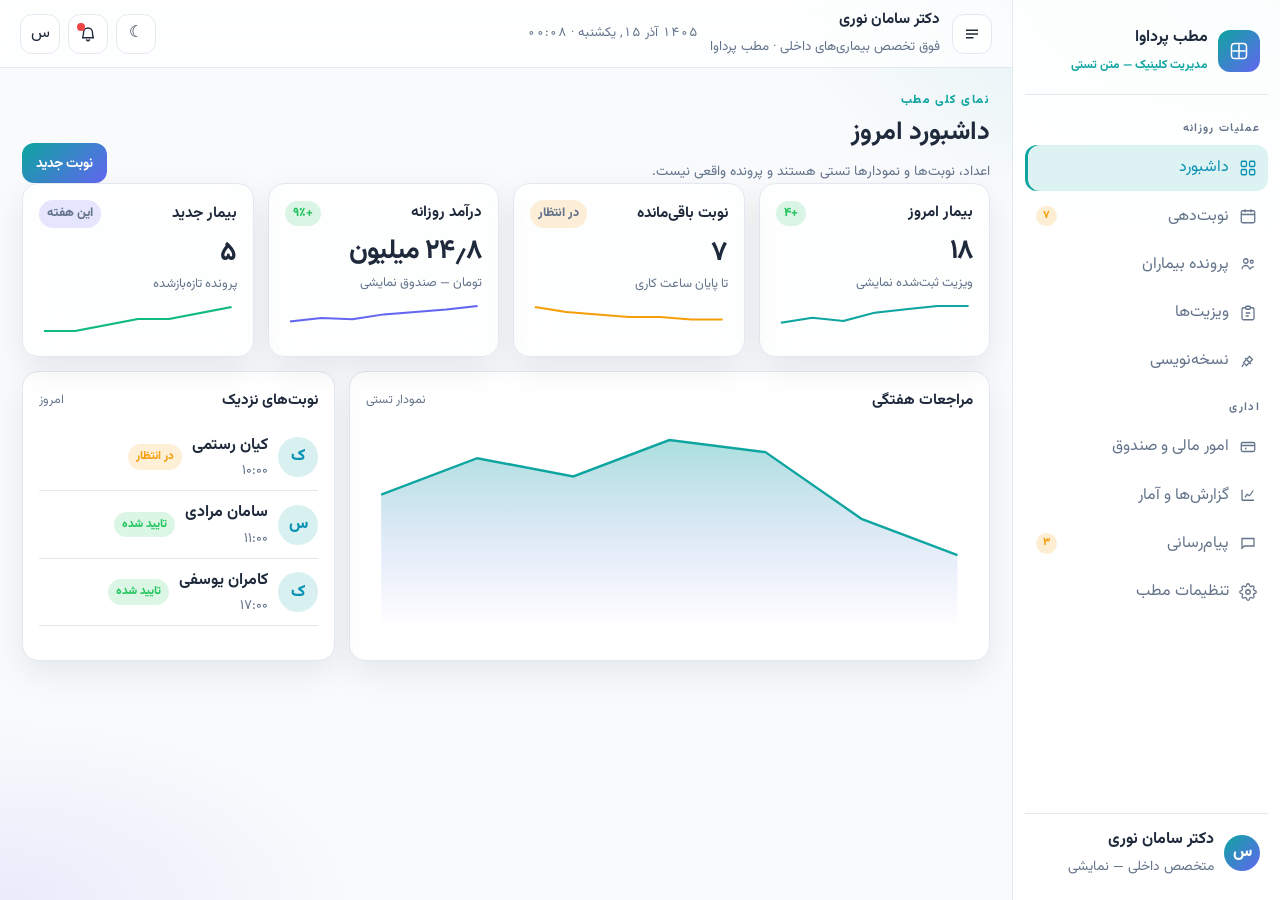
==== pardava-clinic/index.html @ 4d886b9a "Add single-page medical clinic admin template RTL clinic panel for appointments, patient files, visi" ====
<!DOCTYPE html>
<html lang="fa" dir="rtl" data-pardava-theme="light">
<head>
  <meta charset="UTF-8">
  <meta name="viewport" content="width=device-width, initial-scale=1.0">
  <title>پرداوا | پنل مدیریت مطب</title>
  <meta name="description" content="متن تستی: پنل تک‌صفحه مدیریت مطب پرداوا برای نوبت، پرونده، نسخه و صندوق. داده واقعی نیست.">
  <link rel="preconnect" href="https://fonts.googleapis.com">
  <link rel="preconnect" href="https://fonts.gstatic.com" crossorigin>
  <link href="https://fonts.googleapis.com/css2?family=Vazirmatn:wght@400;500;600;700;800&display=swap" rel="stylesheet">
  <link rel="stylesheet" href="assets/style.css">
</head>
<body>
  <a class="pardava-skip" href="#pardava-main">رفتن به محتوا</a>
  <div class="pardava-app" id="pardava-app">
    <aside class="pardava-sidebar" id="pardava-sidebar">
      <a class="pardava-brand" href="#pardava-view-dashboard" data-pardava-view="dashboard">
        <span class="pardava-brand__mark" aria-hidden="true">
          <svg width="20" height="20" viewBox="0 0 24 24" fill="none" stroke="currentColor" stroke-width="1.8"><path d="M12 4v16M4 12h16"/><rect x="3" y="3" width="18" height="18" rx="4"/></svg>
        </span>
        <span><b>مطب پرداوا</b><small>مدیریت کلینیک — متن تستی</small></span>
      </a>
      <nav class="pardava-nav" id="pardava-nav" aria-label="منوی مطب">
        <p class="pardava-nav__group">عملیات روزانه</p>
        <button class="pardava-nav__btn is-active" type="button" data-pardava-view="dashboard">
          <svg viewBox="0 0 24 24" fill="none" stroke="currentColor" stroke-width="1.7"><rect x="3" y="3" width="7" height="7" rx="1.5"/><rect x="14" y="3" width="7" height="7" rx="1.5"/><rect x="3" y="14" width="7" height="7" rx="1.5"/><rect x="14" y="14" width="7" height="7" rx="1.5"/></svg>
          <span class="pardava-nav__label">داشبورد</span>
        </button>
        <button class="pardava-nav__btn" type="button" data-pardava-view="appointments">
          <svg viewBox="0 0 24 24" fill="none" stroke="currentColor" stroke-width="1.7"><rect x="3" y="5" width="18" height="16" rx="2"/><path d="M8 3v4M16 3v4M3 10h18"/></svg>
          <span class="pardava-nav__label">نوبت‌دهی</span>
          <span class="pardava-nav__badge">۷</span>
        </button>
        <button class="pardava-nav__btn" type="button" data-pardava-view="patients">
          <svg viewBox="0 0 24 24" fill="none" stroke="currentColor" stroke-width="1.7"><circle cx="9" cy="8" r="3"/><path d="M4 19a5 5 0 0110 0"/><circle cx="17" cy="9" r="2"/><path d="M15 19a4 4 0 015-3"/></svg>
          <span class="pardava-nav__label">پرونده بیماران</span>
        </button>
        <button class="pardava-nav__btn" type="button" data-pardava-view="visits">
          <svg viewBox="0 0 24 24" fill="none" stroke="currentColor" stroke-width="1.7"><path d="M9 5H6a2 2 0 00-2 2v12a2 2 0 002 2h12a2 2 0 002-2V7a2 2 0 00-2-2h-3"/><rect x="9" y="3" width="6" height="4" rx="1"/><path d="M9 12h6M9 16h4"/></svg>
          <span class="pardava-nav__label">ویزیت‌ها</span>
        </button>
        <button class="pardava-nav__btn" type="button" data-pardava-view="rx">
          <svg viewBox="0 0 24 24" fill="none" stroke="currentColor" stroke-width="1.7"><path d="M8 8l8 8M14 6l4 4-8 8-4-4 8-8z"/><path d="M6 16l-2 4"/></svg>
          <span class="pardava-nav__label">نسخه‌نویسی</span>
        </button>
        <p class="pardava-nav__group">اداری</p>
        <button class="pardava-nav__btn" type="button" data-pardava-view="finance">
          <svg viewBox="0 0 24 24" fill="none" stroke="currentColor" stroke-width="1.7"><rect x="3" y="6" width="18" height="12" rx="2"/><path d="M3 10h18M8 14h2"/></svg>
          <span class="pardava-nav__label">امور مالی و صندوق</span>
        </button>
        <button class="pardava-nav__btn" type="button" data-pardava-view="reports">
          <svg viewBox="0 0 24 24" fill="none" stroke="currentColor" stroke-width="1.7"><path d="M4 19V5M4 19h16"/><path d="M8 15l3-4 3 2 5-7"/></svg>
          <span class="pardava-nav__label">گزارش‌ها و آمار</span>
        </button>
        <button class="pardava-nav__btn" type="button" data-pardava-view="messages">
          <svg viewBox="0 0 24 24" fill="none" stroke="currentColor" stroke-width="1.7"><path d="M4 6h16v10H7l-3 3V6z"/></svg>
          <span class="pardava-nav__label">پیام‌رسانی</span>
          <span class="pardava-nav__badge">۳</span>
        </button>
        <button class="pardava-nav__btn" type="button" data-pardava-view="settings">
          <svg viewBox="0 0 24 24" fill="none" stroke="currentColor" stroke-width="1.7"><circle cx="12" cy="12" r="3"/><path d="M19.4 15a1.7 1.7 0 00.3 1.8l.1.1a2 2 0 01-2.8 2.8l-.1-.1a1.7 1.7 0 00-1.8-.3 1.7 1.7 0 00-1 1.5V21a2 2 0 01-4 0v-.1a1.7 1.7 0 00-1-1.5 1.7 1.7 0 00-1.8.3l-.1.1a2 2 0 01-2.8-2.8l.1-.1a1.7 1.7 0 00.3-1.8 1.7 1.7 0 00-1.5-1H3a2 2 0 010-4h.1a1.7 1.7 0 001.5-1 1.7 1.7 0 00-.3-1.8l-.1-.1a2 2 0 012.8-2.8l.1.1a1.7 1.7 0 001.8.3H9a1.7 1.7 0 001-1.5V3a2 2 0 014 0v.1a1.7 1.7 0 001 1.5 1.7 1.7 0 001.8-.3l.1.1a2 2 0 012.8 2.8l-.1.1a1.7 1.7 0 00-.3 1.8V9c.3.6.9 1 1.5 1H21a2 2 0 010 4h-.1a1.7 1.7 0 00-1.5 1z"/></svg>
          <span class="pardava-nav__label">تنظیمات مطب</span>
        </button>
      </nav>
      <div class="pardava-sidefoot">
        <span class="pardava-avatar">س</span>
        <span>
          <b>دکتر سامان نوری</b><br>
          <small class="pardava-note">متخصص داخلی — نمایشی</small>
        </span>
      </div>
    </aside>

    <div class="pardava-shell">
      <header class="pardava-top">
        <button class="pardava-iconbtn" id="pardava-burger" type="button" aria-label="منو">
          <svg width="18" height="18" viewBox="0 0 24 24" fill="none" stroke="currentColor" stroke-width="1.8"><path d="M4 7h16M4 12h16M4 17h10"/></svg>
        </button>
        <div class="pardava-top__doc">
          <b>دکتر سامان نوری</b>
          <small>فوق تخصص بیماری‌های داخلی · مطب پرداوا</small>
        </div>
        <div class="pardava-clock" id="pardava-clock">—</div>
        <div class="pardava-top__tools">
          <button class="pardava-iconbtn" id="pardava-theme" type="button" aria-label="دارک‌مود">☾</button>
          <div class="pardava-dropwrap">
            <button class="pardava-iconbtn" id="pardava-bell" type="button" aria-label="اعلان‌ها">
              <svg width="18" height="18" viewBox="0 0 24 24" fill="none" stroke="currentColor" stroke-width="1.8"><path d="M12 4a6 6 0 016 6c0 7 2 7 2 7H4s2 0 2-7a6 6 0 016-6z"/><path d="M10 19a2 2 0 004 0"/></svg>
              <span class="pardava-dot"></span>
            </button>
            <div class="pardava-drop" id="pardava-bell-drop">
              <p class="pardava-note">اعلان‌های آزمایشی منشی</p>
              <p>نوبت ۱۰:۳۰ کیان رستمی در انتظار تایید است.</p>
              <p>بدهی بیمه تامین نمایشی ثبت شد.</p>
              <p>یادآوری آزمایش تیروئید برای آرمان نوری.</p>
            </div>
          </div>
          <div class="pardava-dropwrap">
            <button class="pardava-iconbtn" id="pardava-user" type="button" aria-label="پروفایل">س</button>
            <div class="pardava-drop" id="pardava-user-drop">
              <button type="button" data-pardava-view="settings">تنظیمات</button>
              <button type="button" id="pardava-logout">خروج نمایشی</button>
            </div>
          </div>
        </div>
      </header>

      <main class="pardava-main" id="pardava-main">
        <section class="pardava-view is-on" id="pardava-view-dashboard" data-pardava-title="داشبورد">
          <div class="pardava-pagehead">
            <div>
              <p class="pardava-kicker">نمای کلی مطب</p>
              <h1 class="pardava-title">داشبورد امروز</h1>
              <p class="pardava-note">اعداد، نوبت‌ها و نمودارها تستی هستند و پرونده واقعی نیست.</p>
            </div>
            <button class="pardava-btn pardava-btn--primary" type="button" data-pardava-view="appointments">نوبت جدید</button>
          </div>
          <div class="pardava-grid">
            <article class="pardava-card pardava-card--glass pardava-kpi pardava-span-3">
              <div class="pardava-card__head"><h3>بیمار امروز</h3><span class="pardava-delta is-up">+۴</span></div>
              <b>۱۸</b><p>ویزیت ثبت‌شده نمایشی</p>
              <svg class="pardava-spark" id="pardava-sp1" viewBox="0 0 120 36" preserveAspectRatio="none"></svg>
            </article>
            <article class="pardava-card pardava-card--glass pardava-kpi pardava-span-3">
              <div class="pardava-card__head"><h3>نوبت باقی‌مانده</h3><span class="pardava-badge pardava-badge--wait">در انتظار</span></div>
              <b>۷</b><p>تا پایان ساعت کاری</p>
              <svg class="pardava-spark" id="pardava-sp2" viewBox="0 0 120 36" preserveAspectRatio="none"></svg>
            </article>
            <article class="pardava-card pardava-card--glass pardava-kpi pardava-span-3">
              <div class="pardava-card__head"><h3>درآمد روزانه</h3><span class="pardava-delta is-up">+۹٪</span></div>
              <b>۲۴٫۸ میلیون</b><p>تومان — صندوق نمایشی</p>
              <svg class="pardava-spark" id="pardava-sp3" viewBox="0 0 120 36" preserveAspectRatio="none"></svg>
            </article>
            <article class="pardava-card pardava-card--glass pardava-kpi pardava-span-3">
              <div class="pardava-card__head"><h3>بیمار جدید</h3><span class="pardava-badge pardava-badge--info">این هفته</span></div>
              <b>۵</b><p>پرونده تازه‌بازشده</p>
              <svg class="pardava-spark" id="pardava-sp4" viewBox="0 0 120 36" preserveAspectRatio="none"></svg>
            </article>
            <article class="pardava-card pardava-span-8">
              <div class="pardava-card__head"><h3>مراجعات هفتگی</h3><span>نمودار تستی</span></div>
              <svg class="pardava-chart" id="pardava-week" viewBox="0 0 640 220" preserveAspectRatio="none"></svg>
            </article>
            <article class="pardava-card pardava-span-4">
              <div class="pardava-card__head"><h3>نوبت‌های نزدیک</h3><span>امروز</span></div>
              <div id="pardava-soon"></div>
            </article>
          </div>
        </section>

        <section class="pardava-view" id="pardava-view-appointments" data-pardava-title="نوبت‌دهی">
          <div class="pardava-pagehead">
            <div>
              <p class="pardava-kicker">تقویم مطب</p>
              <h1 class="pardava-title">نوبت‌دهی</h1>
              <p class="pardava-note">تقویم شمسی نمایشی. کارت نوبت را بکشید و روی روز یا ساعت رها کنید.</p>
            </div>
            <div class="pardava-cal-tools">
              <div class="pardava-cal-tools" id="pardava-cal-mode" role="group">
                <button class="pardava-btn pardava-btn--ghost is-on" type="button" data-pardava-cal="month">ماهانه</button>
                <button class="pardava-btn pardava-btn--ghost" type="button" data-pardava-cal="week">هفتگی</button>
                <button class="pardava-btn pardava-btn--ghost" type="button" data-pardava-cal="day">روزانه</button>
              </div>
              <button class="pardava-btn pardava-btn--primary" type="button" id="pardava-book">رزرو آنلاین بیمار</button>
            </div>
          </div>
          <div class="pardava-grid" style="margin-top:14px">
            <article class="pardava-card pardava-span-12">
              <div class="pardava-card__head">
                <h3 id="pardava-cal-title">مرداد ۱۴۰۵</h3>
                <span>کشیدن و رها کردن فعال است</span>
              </div>
              <div id="pardava-cal-mount"></div>
            </article>
          </div>
        </section>

        <section class="pardava-view" id="pardava-view-patients" data-pardava-title="پرونده بیماران">
          <div class="pardava-pagehead">
            <div>
              <p class="pardava-kicker">پرونده الکترونیک</p>
              <h1 class="pardava-title">بیماران</h1>
              <p class="pardava-note">جستجو و پرونده‌ها ساختگی‌اند. تصویر چهره بیمار در این قالب نیست.</p>
            </div>
            <input id="pardava-patient-q" placeholder="جستجوی نام یا کد ملی نمایشی" style="max-width:280px;height:40px;padding:0 12px;border:1px solid var(--pardava-line);border-radius:12px;background:var(--pardava-surface)">
          </div>
          <div class="pardava-grid" style="margin-top:14px">
            <article class="pardava-card pardava-span-5">
              <div class="pardava-card__head"><h3>فهرست</h3><span id="pardava-patient-count"></span></div>
              <div id="pardava-patient-list"></div>
              <div class="pardava-pager" id="pardava-patient-pager"></div>
            </article>
            <article class="pardava-card pardava-span-7" id="pardava-patient-detail"></article>
          </div>
        </section>

        <section class="pardava-view" id="pardava-view-visits" data-pardava-title="ویزیت">
          <div class="pardava-pagehead">
            <div>
              <p class="pardava-kicker">ثبت ویزیت</p>
              <h1 class="pardava-title">ویزیت جاری</h1>
              <p class="pardava-note">فرم علائم، معاینه و تشخیص — ذخیره واقعی انجام نمی‌شود.</p>
            </div>
          </div>
          <form class="pardava-grid" id="pardava-visit-form" style="margin-top:14px">
            <article class="pardava-card pardava-span-8">
              <div class="pardava-form-2">
                <div class="pardava-field"><label>بیمار</label><select id="pardava-visit-patient"></select></div>
                <div class="pardava-field"><label>شکایت اصلی</label><input value="سردرد و خستگی"></div>
                <div class="pardava-field"><label>علائم</label><textarea>سردرد فشاری از دو روز پیش، بدون تهوع.</textarea></div>
                <div class="pardava-field"><label>معاینه</label><textarea>فشار ۱۲/۸، ضربان ۷۸، حلق کمی قرمز.</textarea></div>
                <div class="pardava-field"><label>تشخیص</label><input value="سردرد تنشی — نمایشی"></div>
                <div class="pardava-field"><label>دستور دارویی</label><textarea>استامینوفن ۵۰۰ هر ۸ ساعت، سه روز.</textarea></div>
              </div>
              <button class="pardava-btn pardava-btn--primary" type="submit" style="margin-top:12px">ثبت ویزیت نمایشی</button>
            </article>
            <article class="pardava-card pardava-span-4">
              <h3>پیوست آزمایش / رادیولوژی</h3>
              <p class="pardava-note" style="margin:8px 0 12px">آپلود واقعی نیست؛ فقط انتخاب فایل نمایشی.</p>
              <div class="pardava-files">
                <label class="pardava-file">آزمایش خون<input type="file" hidden></label>
                <label class="pardava-file">رادیولوژی<input type="file" hidden></label>
                <label class="pardava-file">سایر اسناد<input type="file" hidden></label>
              </div>
            </article>
          </form>
        </section>

        <section class="pardava-view" id="pardava-view-rx" data-pardava-title="نسخه‌نویسی">
          <div class="pardava-pagehead">
            <div>
              <p class="pardava-kicker">نسخه الکترونیک</p>
              <h1 class="pardava-title">نسخه‌نویسی</h1>
              <p class="pardava-note">بانک دارو آزمایشی است. چاپ و ارسال واقعی انجام نمی‌شود.</p>
            </div>
            <div class="pardava-cal-tools">
              <button class="pardava-btn pardava-btn--ghost" type="button" id="pardava-rx-print">چاپ نسخه</button>
              <button class="pardava-btn pardava-btn--primary" type="button" id="pardava-rx-send">ارسال نمایشی</button>
            </div>
          </div>
          <div class="pardava-grid" style="margin-top:14px">
            <article class="pardava-card pardava-span-5">
              <div class="pardava-field"><label>جستجوی دارو</label><input id="pardava-drug-q" placeholder="نام ژنریک یا برند تستی"></div>
              <div id="pardava-drug-list" style="margin-top:10px"></div>
            </article>
            <article class="pardava-card pardava-span-7">
              <div class="pardava-card__head"><h3>نسخه جاری</h3><span>دکتر سامان نوری</span></div>
              <div class="pardava-form-2">
                <div class="pardava-field"><label>دوز</label><input id="pardava-rx-dose" value="۵۰۰ میلی‌گرم"></div>
                <div class="pardava-field"><label>مدت مصرف</label><input id="pardava-rx-days" value="۵ روز"></div>
              </div>
              <ul id="pardava-rx-items" style="margin:12px 0"></ul>
              <h3>تاریخچه نسخه‌های قبلی</h3>
              <div class="pardava-tablewrap" style="margin-top:8px">
                <table class="pardava-table" id="pardava-rx-hist"></table>
              </div>
            </article>
          </div>
        </section>

        <section class="pardava-view" id="pardava-view-finance" data-pardava-title="امور مالی">
          <div class="pardava-pagehead">
            <div>
              <p class="pardava-kicker">صندوق</p>
              <h1 class="pardava-title">امور مالی</h1>
              <p class="pardava-note">پرداخت، فاکتور و بیمه — همه اعداد نمایشی‌اند.</p>
            </div>
            <button class="pardava-btn pardava-btn--primary" type="button" id="pardava-invoice">صدور فاکتور</button>
          </div>
          <div class="pardava-grid" style="margin-top:14px">
            <article class="pardava-card pardava-kpi pardava-span-4"><h3>درآمد امروز</h3><b>۲۴٫۸ میلیون</b><p>نقد + کارت + بیمه</p></article>
            <article class="pardava-card pardava-kpi pardava-span-4"><h3>درآمد ماه</h3><b>۴۱۲ میلیون</b><p>تومان تستی</p></article>
            <article class="pardava-card pardava-kpi pardava-span-4"><h3>بدهی باز</h3><b>۱۸٫۲ میلیون</b><p>عمدتاً اسناد بیمه</p></article>
            <article class="pardava-card pardava-span-12">
              <form class="pardava-form-2" id="pardava-pay-form" style="margin-bottom:14px">
                <div class="pardava-field"><label>بیمار</label><select id="pardava-pay-patient"></select></div>
                <div class="pardava-field"><label>مبلغ (تومان)</label><input value="850000"></div>
                <div class="pardava-field"><label>روش</label>
                  <select id="pardava-pay-method"><option>نقد</option><option>کارت</option><option>بیمه</option></select>
                </div>
                <div class="pardava-field"><label>&nbsp;</label><button class="pardava-btn pardava-btn--ok" type="submit">ثبت پرداخت</button></div>
              </form>
              <div class="pardava-tablewrap">
                <table class="pardava-table" id="pardava-pay-table">
                  <thead><tr><th data-pardava-sort="name">بیمار</th><th data-pardava-sort="method">روش</th><th data-pardava-sort="amount">مبلغ</th><th>وضعیت</th></tr></thead>
                  <tbody></tbody>
                </table>
              </div>
              <div class="pardava-pager" id="pardava-pay-pager"></div>
            </article>
          </div>
        </section>

        <section class="pardava-view" id="pardava-view-reports" data-pardava-title="گزارش‌ها">
          <div class="pardava-pagehead">
            <div>
              <p class="pardava-kicker">تحلیل مطب</p>
              <h1 class="pardava-title">گزارش‌ها و آمار</h1>
              <p class="pardava-note">خروجی Excel و PDF فقط پیام نمایشی می‌دهد.</p>
            </div>
            <div class="pardava-cal-tools">
              <button class="pardava-btn pardava-btn--ghost" type="button" id="pardava-xls">خروجی Excel</button>
              <button class="pardava-btn pardava-btn--primary" type="button" id="pardava-pdf">خروجی PDF</button>
            </div>
          </div>
          <div class="pardava-grid" style="margin-top:14px">
            <article class="pardava-card pardava-span-8">
              <div class="pardava-card__head"><h3>تعداد بیماران ماهانه</h3><span>۱۲ ماه تستی</span></div>
              <svg class="pardava-chart" id="pardava-month" viewBox="0 0 640 220" preserveAspectRatio="none"></svg>
            </article>
            <article class="pardava-card pardava-span-4">
              <div class="pardava-card__head"><h3>بیماری‌های شایع</h3><span>سهم نمایشی</span></div>
              <svg class="pardava-chart pardava-chart--sm" id="pardava-donut" viewBox="0 0 220 160"></svg>
              <div class="pardava-legend" id="pardava-donut-leg"></div>
            </article>
            <article class="pardava-card pardava-span-12">
              <div class="pardava-card__head"><h3>درآمد ماهانه</h3><span>میلیون تومان</span></div>
              <svg class="pardava-chart pardava-chart--sm" id="pardava-income" viewBox="0 0 640 180" preserveAspectRatio="none"></svg>
            </article>
          </div>
        </section>

        <section class="pardava-view" id="pardava-view-messages" data-pardava-title="پیام‌رسانی">
          <div class="pardava-pagehead">
            <div>
              <p class="pardava-kicker">یادآوری</p>
              <h1 class="pardava-title">پیام‌رسانی و نوبت</h1>
              <p class="pardava-note">پیامک و نوتیفیکیشن ارسال واقعی نمی‌شود.</p>
            </div>
          </div>
          <div class="pardava-grid" style="margin-top:14px">
            <article class="pardava-card pardava-span-7">
              <form class="pardava-form" id="pardava-msg-form">
                <div class="pardava-field"><label>گیرنده</label><select id="pardava-msg-to"></select></div>
                <div class="pardava-field"><label>نوع</label>
                  <select><option>یادآوری نوبت</option><option>پیام به بیمار</option><option>اعلان داخلی منشی</option></select>
                </div>
                <div class="pardava-field"><label>متن</label><textarea>یادآوری نوبت فردا ساعت ۱۰:۳۰ در مطب پرداوا.</textarea></div>
                <button class="pardava-btn pardava-btn--primary" type="submit">ارسال پیامک نمایشی</button>
              </form>
            </article>
            <article class="pardava-card pardava-span-5">
              <h3>صف یادآوری</h3>
              <div id="pardava-msg-list" style="margin-top:10px"></div>
            </article>
          </div>
        </section>

        <section class="pardava-view" id="pardava-view-settings" data-pardava-title="تنظیمات">
          <div class="pardava-pagehead">
            <div>
              <p class="pardava-kicker">سامانه</p>
              <h1 class="pardava-title">تنظیمات مطب</h1>
              <p class="pardava-note">کاربران، ساعات، تعرفه و پشتیبان — همه نمایشی.</p>
            </div>
            <button class="pardava-btn pardava-btn--primary" type="button" id="pardava-backup">پشتیبان‌گیری اطلاعات</button>
          </div>
          <div class="pardava-grid" style="margin-top:14px">
            <article class="pardava-card pardava-span-6">
              <h3>کاربران</h3>
              <div class="pardava-tablewrap" style="margin-top:10px">
                <table class="pardava-table">
                  <thead><tr><th>نام</th><th>نقش</th><th>وضعیت</th></tr></thead>
                  <tbody>
                    <tr><td>دکتر سامان نوری</td><td>پزشک</td><td><span class="pardava-badge pardava-badge--ok">فعال</span></td></tr>
                    <tr><td>کیان رستمی</td><td>منشی</td><td><span class="pardava-badge pardava-badge--ok">فعال</span></td></tr>
                    <tr><td>آرمان نوری</td><td>دستیار</td><td><span class="pardava-badge pardava-badge--wait">مرخصی</span></td></tr>
                  </tbody>
                </table>
              </div>
            </article>
            <article class="pardava-card pardava-span-6">
              <h3>ساعات کاری</h3>
              <div class="pardava-hours"><span>شنبه–چهارشنبه</span><div class="pardava-progress"><i style="width:70%"></i></div></div>
              <p class="pardava-note">۱۰ تا ۱۹ — نمایشی</p>
              <div class="pardava-hours"><span>پنجشنبه</span><div class="pardava-progress"><i style="width:40%"></i></div></div>
              <p class="pardava-note">۱۰ تا ۱۴</p>
              <h3 style="margin-top:16px">تعرفه‌ها</h3>
              <p>ویزیت داخلی: ۸۵۰٬۰۰۰ تومان</p>
              <p>ویزیت مجدد: ۶۵۰٬۰۰۰ تومان</p>
            </article>
          </div>
        </section>
      </main>
    </div>
  </div>
  <div class="pardava-toast" id="pardava-toast" role="status"></div>
  <script src="assets/scripts.js"></script>
</body>
</html>
---- pardava-clinic/assets/style.css ----
@layer pardava-reset, pardava-tokens, pardava-base, pardava-shell, pardava-components, pardava-views, pardava-responsive;

@layer pardava-tokens {
  :root {
    --pardava-bg: #f8fafc;
    --pardava-bg-2: #eef4f7;
    --pardava-surface: #ffffff;
    --pardava-ink: #1e293b;
    --pardava-muted: #64748b;
    --pardava-line: #e2e8f0;
    --pardava-primary: #0ea5a0;
    --pardava-primary-2: #0891b2;
    --pardava-secondary: #10b981;
    --pardava-accent: #6366f1;
    --pardava-warn: #f59e0b;
    --pardava-danger: #ef4444;
    --pardava-ok: #22c55e;
    --pardava-glass: color-mix(in srgb, #fff 72%, transparent);
    --pardava-grad: linear-gradient(135deg, #0ea5a0, #6366f1);
    --pardava-font: "Vazirmatn", sans-serif;
    --pardava-radius: 16px;
    --pardava-radius-sm: 10px;
    --pardava-shadow: 0 12px 32px color-mix(in srgb, #0f172a 8%, transparent);
    --pardava-ease: cubic-bezier(.22, 1, .36, 1);
    --pardava-sidebar: 268px;
    --pardava-top: 68px;
  }
  html[data-pardava-theme="dark"] {
    --pardava-bg: #0f172a;
    --pardava-bg-2: #111c33;
    --pardava-surface: #1e293b;
    --pardava-ink: #e2e8f0;
    --pardava-muted: #94a3b8;
    --pardava-line: #334155;
    --pardava-glass: color-mix(in srgb, #1e293b 78%, transparent);
    --pardava-shadow: 0 16px 40px color-mix(in srgb, #000 38%, transparent);
  }
}

@layer pardava-reset {
  *, *::before, *::after { box-sizing: border-box; margin: 0; padding: 0; }
  html { scroll-behavior: smooth; }
  img { max-width: 100%; display: block; }
  a { color: inherit; text-decoration: none; }
  button, input, select, textarea { font: inherit; color: inherit; }
  button { cursor: pointer; border: 0; background: none; }
  ul { list-style: none; }
  table { border-collapse: collapse; width: 100%; }
  svg { display: block; }
}

@layer pardava-base {
  body {
    font-family: var(--pardava-font);
    background:
      radial-gradient(900px 420px at 100% 0%, color-mix(in srgb, var(--pardava-primary) 14%, transparent), transparent 55%),
      radial-gradient(700px 360px at 0% 100%, color-mix(in srgb, var(--pardava-accent) 10%, transparent), transparent 50%),
      var(--pardava-bg);
    color: var(--pardava-ink);
    line-height: 1.7;
    min-height: 100vh;
    -webkit-font-smoothing: antialiased;
  }
  :focus-visible { outline: 2px solid var(--pardava-primary); outline-offset: 2px; }
  ::selection { background: color-mix(in srgb, var(--pardava-primary) 28%, transparent); }
}

@layer pardava-shell {
  .pardava-skip {
    position: absolute; right: -999px; top: 8px; z-index: 90;
    background: var(--pardava-ink); color: #fff; padding: 8px 12px; border-radius: 8px;
  }
  .pardava-skip:focus { right: 12px; }
  .pardava-app {
    display: grid;
    grid-template-columns: var(--pardava-sidebar) 1fr;
    min-height: 100vh;
  }
  .pardava-app.is-collapsed { --pardava-sidebar: 84px; }
  .pardava-sidebar {
    position: sticky; top: 0; height: 100vh;
    background: color-mix(in srgb, var(--pardava-surface) 88%, transparent);
    backdrop-filter: blur(18px);
    border-left: 1px solid var(--pardava-line);
    display: flex; flex-direction: column;
    padding: 16px 12px;
    z-index: 40;
  }
  .pardava-brand {
    display: flex; align-items: center; gap: 10px;
    padding: 8px 8px 16px;
    border-bottom: 1px solid var(--pardava-line);
    margin-bottom: 12px;
  }
  .pardava-brand__mark {
    width: 42px; height: 42px; flex: 0 0 42px;
    border-radius: 12px; display: grid; place-items: center;
    color: #fff; background: var(--pardava-grad);
  }
  .pardava-brand b { display: block; font-size: 1rem; }
  .pardava-brand small { color: var(--pardava-primary); font-size: .75rem; font-weight: 700; }
  .pardava-app.is-collapsed .pardava-brand > span:last-child,
  .pardava-app.is-collapsed .pardava-nav__label,
  .pardava-app.is-collapsed .pardava-nav__group,
  .pardava-app.is-collapsed .pardava-nav__badge,
  .pardava-app.is-collapsed .pardava-sidefoot > span:last-child { display: none; }

  .pardava-nav { display: flex; flex-direction: column; gap: 3px; flex: 1; overflow: auto; }
  .pardava-nav__group {
    margin: 12px 8px 4px;
    font-size: .7rem; letter-spacing: .12em; color: var(--pardava-muted); font-weight: 700;
  }
  .pardava-nav__btn {
    display: flex; align-items: center; gap: 10px;
    width: 100%; text-align: right;
    padding: 9px 11px; border-radius: 12px;
    color: var(--pardava-muted);
    transition: background .25s var(--pardava-ease), color .25s;
  }
  .pardava-nav__btn svg { width: 18px; height: 18px; flex: 0 0 18px; }
  .pardava-nav__btn:hover { background: color-mix(in srgb, var(--pardava-primary) 8%, transparent); color: var(--pardava-ink); }
  .pardava-nav__btn.is-active {
    background: color-mix(in srgb, var(--pardava-primary) 14%, var(--pardava-surface));
    color: var(--pardava-primary-2);
    box-shadow: inset 3px 0 0 var(--pardava-primary);
  }
  .pardava-nav__badge {
    margin-right: auto;
    background: color-mix(in srgb, var(--pardava-warn) 18%, var(--pardava-surface));
    color: var(--pardava-warn);
    font-size: .68rem; padding: 1px 7px; border-radius: 999px; font-weight: 800;
  }
  .pardava-sidefoot {
    display: flex; align-items: center; gap: 10px;
    padding: 12px 8px 4px;
    border-top: 1px solid var(--pardava-line); margin-top: 10px;
  }
  .pardava-avatar {
    width: 36px; height: 36px; border-radius: 50%;
    display: grid; place-items: center; font-weight: 800;
    background: var(--pardava-grad); color: #fff;
  }
  .pardava-shell { min-width: 0; display: flex; flex-direction: column; }
  .pardava-top {
    position: sticky; top: 0; z-index: 30;
    height: var(--pardava-top);
    display: flex; align-items: center; gap: 12px;
    padding: 0 20px;
    background: var(--pardava-glass);
    backdrop-filter: blur(18px);
    border-bottom: 1px solid var(--pardava-line);
  }
  .pardava-top__doc { min-width: 0; }
  .pardava-top__doc b { display: block; font-size: .95rem; }
  .pardava-top__doc small { color: var(--pardava-muted); }
  .pardava-clock {
    font-variant-numeric: tabular-nums;
    color: var(--pardava-muted); font-size: .82rem; text-align: left;
  }
  .pardava-top__tools { display: flex; align-items: center; gap: 8px; margin-right: auto; }
  .pardava-main { padding: 22px; display: flex; flex-direction: column; gap: 18px; }
}

@layer pardava-components {
  .pardava-iconbtn {
    width: 40px; height: 40px; border-radius: 12px;
    display: grid; place-items: center;
    border: 1px solid var(--pardava-line);
    background: color-mix(in srgb, var(--pardava-surface) 80%, transparent);
    color: var(--pardava-ink);
    position: relative;
  }
  .pardava-iconbtn .pardava-dot {
    position: absolute; top: 8px; left: 8px;
    width: 8px; height: 8px; border-radius: 50%; background: var(--pardava-danger);
  }
  .pardava-btn {
    position: relative; overflow: hidden;
    height: 40px; padding: 0 14px; border-radius: 12px;
    font-weight: 700; font-size: .86rem;
    background: var(--pardava-ink); color: #fff;
    transition: transform .2s var(--pardava-ease), filter .2s;
  }
  .pardava-btn:hover { transform: translateY(-1px); filter: brightness(1.05); }
  .pardava-btn--ghost {
    background: transparent; color: var(--pardava-ink);
    border: 1px solid var(--pardava-line);
  }
  .pardava-btn--ghost.is-on, .pardava-btn.is-on {
    background: var(--pardava-grad); color: #fff; border: 0;
  }
  .pardava-btn--primary { background: var(--pardava-grad); color: #fff; }
  .pardava-btn--ok { background: var(--pardava-ok); }
  .pardava-ripple {
    position: absolute; border-radius: 50%;
    transform: scale(0); animation: pardava-ripple .5s linear;
    background: color-mix(in srgb, #fff 45%, transparent); pointer-events: none;
  }
  @keyframes pardava-ripple { to { transform: scale(3.6); opacity: 0; } }

  .pardava-dropwrap { position: relative; }
  .pardava-drop {
    display: none; position: absolute; top: calc(100% + 8px); left: 0;
    min-width: 240px; padding: 10px;
    background: var(--pardava-surface);
    border: 1px solid var(--pardava-line);
    border-radius: var(--pardava-radius-sm);
    box-shadow: var(--pardava-shadow); z-index: 20;
  }
  .pardava-drop.is-on { display: grid; gap: 6px; }
  .pardava-drop button, .pardava-drop p { padding: 8px 10px; border-radius: 8px; text-align: right; }
  .pardava-drop button:hover { background: var(--pardava-bg); }

  .pardava-pagehead { display: flex; justify-content: space-between; gap: 12px; align-items: end; flex-wrap: wrap; }
  .pardava-kicker { color: var(--pardava-primary); font-size: .75rem; font-weight: 800; letter-spacing: .12em; }
  .pardava-title { font-size: clamp(1.25rem, 2vw, 1.7rem); margin: 2px 0 4px; }
  .pardava-note { color: var(--pardava-muted); font-size: .86rem; }

  .pardava-grid { display: grid; grid-template-columns: repeat(12, minmax(0, 1fr)); gap: 14px; }
  .pardava-span-12 { grid-column: span 12; }
  .pardava-span-8 { grid-column: span 8; }
  .pardava-span-6 { grid-column: span 6; }
  .pardava-span-4 { grid-column: span 4; }
  .pardava-span-3 { grid-column: span 3; }

  .pardava-card {
    background: var(--pardava-surface);
    border: 1px solid var(--pardava-line);
    border-radius: var(--pardava-radius);
    box-shadow: var(--pardava-shadow);
    padding: 16px;
    animation: pardava-rise .45s var(--pardava-ease);
  }
  .pardava-card--glass {
    background: var(--pardava-glass);
    backdrop-filter: blur(16px);
  }
  .pardava-card__head { display: flex; justify-content: space-between; gap: 8px; align-items: center; margin-bottom: 10px; }
  .pardava-card__head h3 { font-size: .95rem; }
  .pardava-card__head span { color: var(--pardava-muted); font-size: .78rem; }
  @keyframes pardava-rise { from { opacity: 0; transform: translateY(8px); } to { opacity: 1; transform: none; } }

  .pardava-kpi b { display: block; font-size: 1.7rem; letter-spacing: -.03em; line-height: 1.2; margin: 4px 0; }
  .pardava-kpi p { color: var(--pardava-muted); font-size: .8rem; }
  .pardava-delta { font-size: .75rem; font-weight: 800; padding: 2px 8px; border-radius: 999px; }
  .pardava-delta.is-up { background: color-mix(in srgb, var(--pardava-ok) 16%, transparent); color: var(--pardava-ok); }
  .pardava-delta.is-down { background: color-mix(in srgb, var(--pardava-danger) 16%, transparent); color: var(--pardava-danger); }

  .pardava-badge {
    display: inline-flex; align-items: center; gap: 4px;
    font-size: .72rem; font-weight: 800; padding: 3px 8px; border-radius: 999px;
  }
  .pardava-badge--ok { background: color-mix(in srgb, var(--pardava-ok) 16%, transparent); color: var(--pardava-ok); }
  .pardava-badge--wait { background: color-mix(in srgb, var(--pardava-warn) 16%, transparent); color: var(--pardava-warn); }
  .pardava-badge--off { background: color-mix(in srgb, var(--pardava-danger) 16%, transparent); color: var(--pardava-danger); }
  .pardava-badge--info { background: color-mix(in srgb, var(--pardava-accent) 16%, transparent); color: var(--pardava-accent); }

  .pardava-tablewrap { overflow: auto; }
  .pardava-table th, .pardava-table td { padding: 10px 8px; text-align: right; border-bottom: 1px solid var(--pardava-line); font-size: .88rem; }
  .pardava-table th { color: var(--pardava-muted); font-weight: 700; cursor: pointer; white-space: nowrap; }
  .pardava-table tbody tr:hover { background: color-mix(in srgb, var(--pardava-primary) 6%, transparent); }
  .pardava-pager { display: flex; gap: 6px; justify-content: flex-end; margin-top: 12px; }
  .pardava-pager button {
    min-width: 34px; height: 34px; border-radius: 8px;
    border: 1px solid var(--pardava-line);
  }
  .pardava-pager button.is-on { background: var(--pardava-grad); color: #fff; border: 0; }

  .pardava-field { display: grid; gap: 4px; }
  .pardava-field label { font-size: .78rem; color: var(--pardava-muted); }
  .pardava-field input, .pardava-field select, .pardava-field textarea {
    width: 100%; min-height: 42px; padding: 8px 10px;
    border: 1px solid var(--pardava-line); border-radius: 10px;
    background: var(--pardava-bg);
  }
  .pardava-field textarea { min-height: 88px; resize: vertical; }
  .pardava-form { display: grid; gap: 10px; }
  .pardava-form-2 { display: grid; grid-template-columns: 1fr 1fr; gap: 10px; }

  .pardava-cal-tools { display: flex; gap: 8px; flex-wrap: wrap; align-items: center; }
  .pardava-cal {
    display: grid; grid-template-columns: repeat(7, 1fr); gap: 6px;
  }
  .pardava-cal__hd { text-align: center; font-size: .78rem; color: var(--pardava-muted); padding: 6px 0; }
  .pardava-day {
    min-height: 92px; padding: 6px; border-radius: 12px;
    border: 1px dashed var(--pardava-line); background: var(--pardava-bg);
  }
  .pardava-day.is-today { border-color: var(--pardava-primary); background: color-mix(in srgb, var(--pardava-primary) 8%, var(--pardava-bg)); }
  .pardava-day b { font-size: .78rem; }
  .pardava-chip {
    display: block; margin-top: 4px; padding: 4px 6px; border-radius: 8px;
    font-size: .7rem; font-weight: 700; cursor: grab;
    background: color-mix(in srgb, var(--pardava-accent) 14%, var(--pardava-surface));
    color: var(--pardava-ink);
  }
  .pardava-chip.is-ok { background: color-mix(in srgb, var(--pardava-ok) 18%, transparent); }
  .pardava-chip.is-wait { background: color-mix(in srgb, var(--pardava-warn) 18%, transparent); }
  .pardava-chip.is-off { background: color-mix(in srgb, var(--pardava-danger) 18%, transparent); text-decoration: line-through; }

  .pardava-daygrid { display: grid; grid-template-columns: 64px 1fr; gap: 6px; }
  .pardava-slot {
    min-height: 52px; border-radius: 10px; border: 1px dashed var(--pardava-line);
    padding: 6px; background: var(--pardava-bg);
  }
  .pardava-slot.is-over { border-color: var(--pardava-primary); background: color-mix(in srgb, var(--pardava-primary) 10%, transparent); }

  .pardava-patient {
    display: flex; gap: 10px; align-items: center; padding: 8px 0;
    border-bottom: 1px solid var(--pardava-line); cursor: pointer;
  }
  .pardava-mono {
    width: 40px; height: 40px; border-radius: 50%;
    display: grid; place-items: center; font-weight: 800;
    background: color-mix(in srgb, var(--pardava-primary) 16%, transparent);
    color: var(--pardava-primary-2);
  }
  .pardava-files { display: grid; grid-template-columns: repeat(3, 1fr); gap: 8px; }
  .pardava-file {
    border: 1px dashed var(--pardava-line); border-radius: 12px;
    padding: 16px 10px; text-align: center; font-size: .8rem; color: var(--pardava-muted);
    background: var(--pardava-bg);
  }
  .pardava-drug {
    display: flex; justify-content: space-between; gap: 8px; align-items: center;
    padding: 8px 0; border-bottom: 1px solid var(--pardava-line); cursor: pointer;
  }
  .pardava-progress {
    height: 8px; border-radius: 99px; background: var(--pardava-line); overflow: hidden;
  }
  .pardava-progress > i { display: block; height: 100%; background: var(--pardava-grad); }
  .pardava-chart { width: 100%; height: 220px; }
  .pardava-chart--sm { height: 160px; }
  .pardava-spark { width: 100%; height: 36px; margin-top: 8px; }
  .pardava-legend { display: flex; flex-wrap: wrap; gap: 8px; font-size: .78rem; color: var(--pardava-muted); }
  .pardava-legend i { display: inline-block; width: 8px; height: 8px; border-radius: 50%; margin-left: 4px; }
  .pardava-hours { display: grid; grid-template-columns: 90px 1fr; gap: 8px; align-items: center; margin: 8px 0; }
  .pardava-toast {
    position: fixed; bottom: 18px; left: 18px; z-index: 80;
    background: var(--pardava-ink); color: #fff; padding: 10px 14px;
    border-radius: 10px; opacity: 0; pointer-events: none; transition: .2s;
  }
  .pardava-toast.is-on { opacity: 1; }
}

@layer pardava-views {
  .pardava-view { display: none; }
  .pardava-view.is-on { display: block; animation: pardava-fade .32s var(--pardava-ease); }
  @keyframes pardava-fade { from { opacity: 0; transform: translateY(6px); } to { opacity: 1; transform: none; } }
}

@layer pardava-responsive {
  @media (max-width: 1100px) {
    .pardava-app { grid-template-columns: 1fr; }
    .pardava-sidebar {
      position: fixed; inset: 0 0 0 auto; width: min(86vw, 280px);
      transform: translateX(110%); transition: transform .28s var(--pardava-ease);
      box-shadow: var(--pardava-shadow);
    }
    .pardava-app.is-nav .pardava-sidebar { transform: none; }
    .pardava-span-8, .pardava-span-6, .pardava-span-4, .pardava-span-3 { grid-column: span 12; }
    .pardava-clock { display: none; }
  }
  @media (max-width: 720px) {
    .pardava-form-2, .pardava-files { grid-template-columns: 1fr; }
    .pardava-cal { grid-template-columns: repeat(2, 1fr); }
    .pardava-main { padding: 14px; }
    .pardava-top { padding: 0 12px; }
  }
}
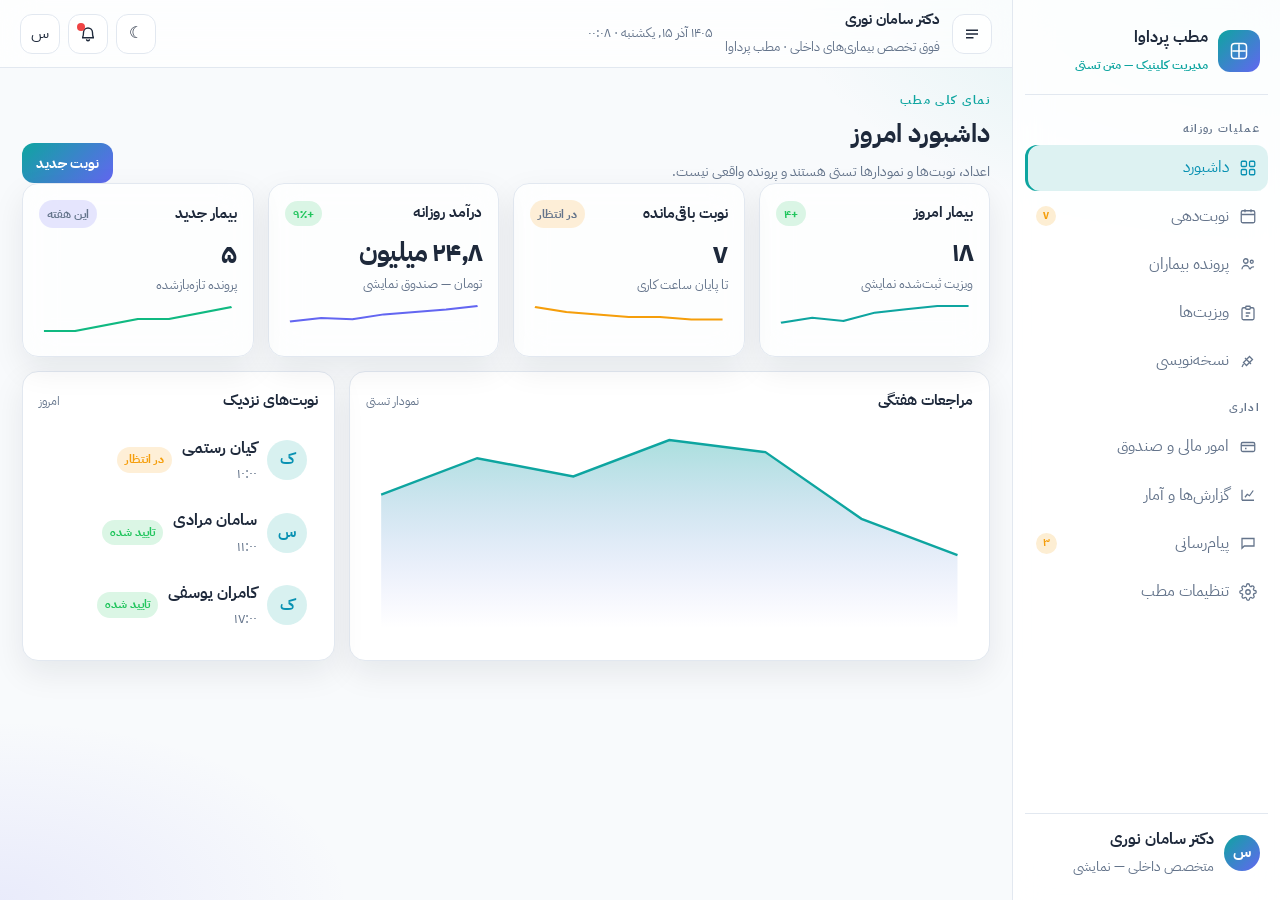
==== commit 68bd9c38: "Fix clinic panel layouts and switch to IBM Plex Sans Arabic Patient files, prescriptions, and messag" ====
--- a/pardava-clinic/index.html
+++ b/pardava-clinic/index.html
@@ -7,7 +7,7 @@
   <meta name="description" content="متن تستی: پنل تک‌صفحه مدیریت مطب پرداوا برای نوبت، پرونده، نسخه و صندوق. داده واقعی نیست.">
   <link rel="preconnect" href="https://fonts.googleapis.com">
   <link rel="preconnect" href="https://fonts.gstatic.com" crossorigin>
-  <link href="https://fonts.googleapis.com/css2?family=Vazirmatn:wght@400;500;600;700;800&display=swap" rel="stylesheet">
+  <link href="https://fonts.googleapis.com/css2?family=IBM+Plex+Sans+Arabic:wght@400;500;600;700&display=swap" rel="stylesheet">
   <link rel="stylesheet" href="assets/style.css">
 </head>
 <body>
@@ -181,11 +181,11 @@
               <h1 class="pardava-title">بیماران</h1>
               <p class="pardava-note">جستجو و پرونده‌ها ساختگی‌اند. تصویر چهره بیمار در این قالب نیست.</p>
             </div>
-            <input id="pardava-patient-q" placeholder="جستجوی نام یا کد ملی نمایشی" style="max-width:280px;height:40px;padding:0 12px;border:1px solid var(--pardava-line);border-radius:12px;background:var(--pardava-surface)">
+            <input class="pardava-searchbox" id="pardava-patient-q" placeholder="جستجوی نام یا کد ملی نمایشی">
           </div>
           <div class="pardava-grid" style="margin-top:14px">
             <article class="pardava-card pardava-span-5">
-              <div class="pardava-card__head"><h3>فهرست</h3><span id="pardava-patient-count"></span></div>
+              <div class="pardava-card__head"><h3>فهرست بیماران</h3><span id="pardava-patient-count"></span></div>
               <div id="pardava-patient-list"></div>
               <div class="pardava-pager" id="pardava-patient-pager"></div>
             </article>
@@ -239,7 +239,11 @@
           </div>
           <div class="pardava-grid" style="margin-top:14px">
             <article class="pardava-card pardava-span-5">
-              <div class="pardava-field"><label>جستجوی دارو</label><input id="pardava-drug-q" placeholder="نام ژنریک یا برند تستی"></div>
+              <figure class="pardava-media">
+                <img src="assets/images/pharmacy-medicines.jpg" alt="بسته داروهای نمایشی برای نسخه‌نویسی" width="800" height="559">
+                <figcaption>بانک داروی آزمایشی مطب — تصویر تزئینی</figcaption>
+              </figure>
+              <div class="pardava-field" style="margin-top:12px"><label>جستجوی دارو</label><input id="pardava-drug-q" placeholder="نام ژنریک یا برند تستی"></div>
               <div id="pardava-drug-list" style="margin-top:10px"></div>
             </article>
             <article class="pardava-card pardava-span-7">
@@ -248,10 +252,13 @@
                 <div class="pardava-field"><label>دوز</label><input id="pardava-rx-dose" value="۵۰۰ میلی‌گرم"></div>
                 <div class="pardava-field"><label>مدت مصرف</label><input id="pardava-rx-days" value="۵ روز"></div>
               </div>
-              <ul id="pardava-rx-items" style="margin:12px 0"></ul>
+              <div class="pardava-rx-list" id="pardava-rx-items"></div>
               <h3>تاریخچه نسخه‌های قبلی</h3>
               <div class="pardava-tablewrap" style="margin-top:8px">
-                <table class="pardava-table" id="pardava-rx-hist"></table>
+                <table class="pardava-table">
+                  <thead><tr><th>تاریخ</th><th>دارو</th><th>وضعیت</th></tr></thead>
+                  <tbody id="pardava-rx-hist"></tbody>
+                </table>
               </div>
             </article>
           </div>
@@ -330,16 +337,26 @@
           <div class="pardava-grid" style="margin-top:14px">
             <article class="pardava-card pardava-span-7">
               <form class="pardava-form" id="pardava-msg-form">
-                <div class="pardava-field"><label>گیرنده</label><select id="pardava-msg-to"></select></div>
-                <div class="pardava-field"><label>نوع</label>
-                  <select><option>یادآوری نوبت</option><option>پیام به بیمار</option><option>اعلان داخلی منشی</option></select>
+                <div class="pardava-form-2">
+                  <div class="pardava-field"><label>گیرنده</label><select id="pardava-msg-to"></select></div>
+                  <div class="pardava-field"><label>نوع پیام</label>
+                    <select id="pardava-msg-kind">
+                      <option>یادآوری نوبت</option>
+                      <option>پیام به بیمار</option>
+                      <option>اعلان داخلی منشی</option>
+                    </select>
+                  </div>
                 </div>
                 <div class="pardava-field"><label>متن</label><textarea>یادآوری نوبت فردا ساعت ۱۰:۳۰ در مطب پرداوا.</textarea></div>
                 <button class="pardava-btn pardava-btn--primary" type="submit">ارسال پیامک نمایشی</button>
               </form>
             </article>
             <article class="pardava-card pardava-span-5">
-              <h3>صف یادآوری</h3>
+              <figure class="pardava-media">
+                <img src="assets/images/clinic-reception.jpg" alt="پذیرش مطب برای یادآوری حضوری و پیامکی" width="800" height="544">
+                <figcaption>کانال یادآوری از پذیرش مطب — تصویر تزئینی</figcaption>
+              </figure>
+              <h3 style="margin-top:14px">صف یادآوری</h3>
               <div id="pardava-msg-list" style="margin-top:10px"></div>
             </article>
           </div>
--- a/pardava-clinic/assets/style.css
+++ b/pardava-clinic/assets/style.css
@@ -17,7 +17,7 @@
     --pardava-ok: #22c55e;
     --pardava-glass: color-mix(in srgb, #fff 72%, transparent);
     --pardava-grad: linear-gradient(135deg, #0ea5a0, #6366f1);
-    --pardava-font: "Vazirmatn", sans-serif;
+    --pardava-font: "IBM Plex Sans Arabic", sans-serif;
     --pardava-radius: 16px;
     --pardava-radius-sm: 10px;
     --pardava-shadow: 0 12px 32px color-mix(in srgb, #0f172a 8%, transparent);
@@ -219,7 +219,9 @@
   .pardava-grid { display: grid; grid-template-columns: repeat(12, minmax(0, 1fr)); gap: 14px; }
   .pardava-span-12 { grid-column: span 12; }
   .pardava-span-8 { grid-column: span 8; }
+  .pardava-span-7 { grid-column: span 7; }
   .pardava-span-6 { grid-column: span 6; }
+  .pardava-span-5 { grid-column: span 5; }
   .pardava-span-4 { grid-column: span 4; }
   .pardava-span-3 { grid-column: span 3; }
 
@@ -306,16 +308,37 @@
   .pardava-slot.is-over { border-color: var(--pardava-primary); background: color-mix(in srgb, var(--pardava-primary) 10%, transparent); }
 
   .pardava-patient {
-    display: flex; gap: 10px; align-items: center; padding: 8px 0;
-    border-bottom: 1px solid var(--pardava-line); cursor: pointer;
+    display: flex; gap: 10px; align-items: center; padding: 10px;
+    border: 1px solid transparent; border-radius: 12px; cursor: pointer;
+  }
+  .pardava-patient:hover { background: color-mix(in srgb, var(--pardava-primary) 6%, transparent); }
+  .pardava-patient.is-on {
+    background: color-mix(in srgb, var(--pardava-primary) 10%, var(--pardava-surface));
+    border-color: color-mix(in srgb, var(--pardava-primary) 35%, var(--pardava-line));
   }
   .pardava-mono {
-    width: 40px; height: 40px; border-radius: 50%;
+    width: 40px; height: 40px; border-radius: 50%; flex: 0 0 40px;
     display: grid; place-items: center; font-weight: 800;
     background: color-mix(in srgb, var(--pardava-primary) 16%, transparent);
     color: var(--pardava-primary-2);
   }
-  .pardava-files { display: grid; grid-template-columns: repeat(3, 1fr); gap: 8px; }
+  .pardava-facts {
+    display: grid; grid-template-columns: 1fr 1fr; gap: 8px; margin: 12px 0;
+  }
+  .pardava-facts div {
+    background: var(--pardava-bg); border: 1px solid var(--pardava-line);
+    border-radius: 12px; padding: 10px 12px;
+  }
+  .pardava-facts span { display: block; font-size: .75rem; color: var(--pardava-muted); }
+  .pardava-facts b { font-size: .92rem; }
+  .pardava-chips { display: flex; flex-wrap: wrap; gap: 6px; margin: 8px 0 12px; }
+  .pardava-media {
+    margin: 10px 0 0; overflow: hidden; border-radius: 12px;
+    border: 1px solid var(--pardava-line); background: var(--pardava-bg);
+  }
+  .pardava-media img { width: 100%; height: 180px; object-fit: cover; }
+  .pardava-media figcaption { padding: 8px 10px; font-size: .78rem; color: var(--pardava-muted); }
+  .pardava-files { display: grid; grid-template-columns: 1.2fr .8fr; gap: 8px; }
   .pardava-file {
     border: 1px dashed var(--pardava-line); border-radius: 12px;
     padding: 16px 10px; text-align: center; font-size: .8rem; color: var(--pardava-muted);
@@ -323,7 +346,26 @@
   }
   .pardava-drug {
     display: flex; justify-content: space-between; gap: 8px; align-items: center;
-    padding: 8px 0; border-bottom: 1px solid var(--pardava-line); cursor: pointer;
+    padding: 10px; margin-bottom: 6px; cursor: pointer;
+    border: 1px solid var(--pardava-line); border-radius: 12px; background: var(--pardava-bg);
+  }
+  .pardava-drug:hover { border-color: var(--pardava-primary); }
+  .pardava-rx-list { display: grid; gap: 8px; margin: 12px 0; }
+  .pardava-rx-item {
+    display: flex; justify-content: space-between; gap: 10px; align-items: center;
+    padding: 10px 12px; border-radius: 12px;
+    border: 1px solid var(--pardava-line); background: var(--pardava-bg);
+  }
+  .pardava-rx-item button { color: var(--pardava-danger); font-size: .78rem; font-weight: 700; }
+  .pardava-msg {
+    display: grid; gap: 4px; padding: 12px; margin-bottom: 8px;
+    border: 1px solid var(--pardava-line); border-radius: 12px; background: var(--pardava-bg);
+  }
+  .pardava-msg header { display: flex; justify-content: space-between; gap: 8px; align-items: center; }
+  .pardava-msg p { margin: 0; }
+  .pardava-searchbox {
+    min-width: min(280px, 100%); height: 40px; padding: 0 12px;
+    border: 1px solid var(--pardava-line); border-radius: 12px; background: var(--pardava-surface);
   }
   .pardava-progress {
     height: 8px; border-radius: 99px; background: var(--pardava-line); overflow: hidden;
@@ -358,12 +400,13 @@
       box-shadow: var(--pardava-shadow);
     }
     .pardava-app.is-nav .pardava-sidebar { transform: none; }
-    .pardava-span-8, .pardava-span-6, .pardava-span-4, .pardava-span-3 { grid-column: span 12; }
+    .pardava-span-8, .pardava-span-7, .pardava-span-6, .pardava-span-5, .pardava-span-4, .pardava-span-3 { grid-column: span 12; }
     .pardava-clock { display: none; }
   }
   @media (max-width: 720px) {
-    .pardava-form-2, .pardava-files { grid-template-columns: 1fr; }
+    .pardava-form-2, .pardava-files, .pardava-facts { grid-template-columns: 1fr; }
     .pardava-cal { grid-template-columns: repeat(2, 1fr); }
+    .pardava-media img { height: 140px; }
     .pardava-main { padding: 14px; }
     .pardava-top { padding: 0 12px; }
   }
